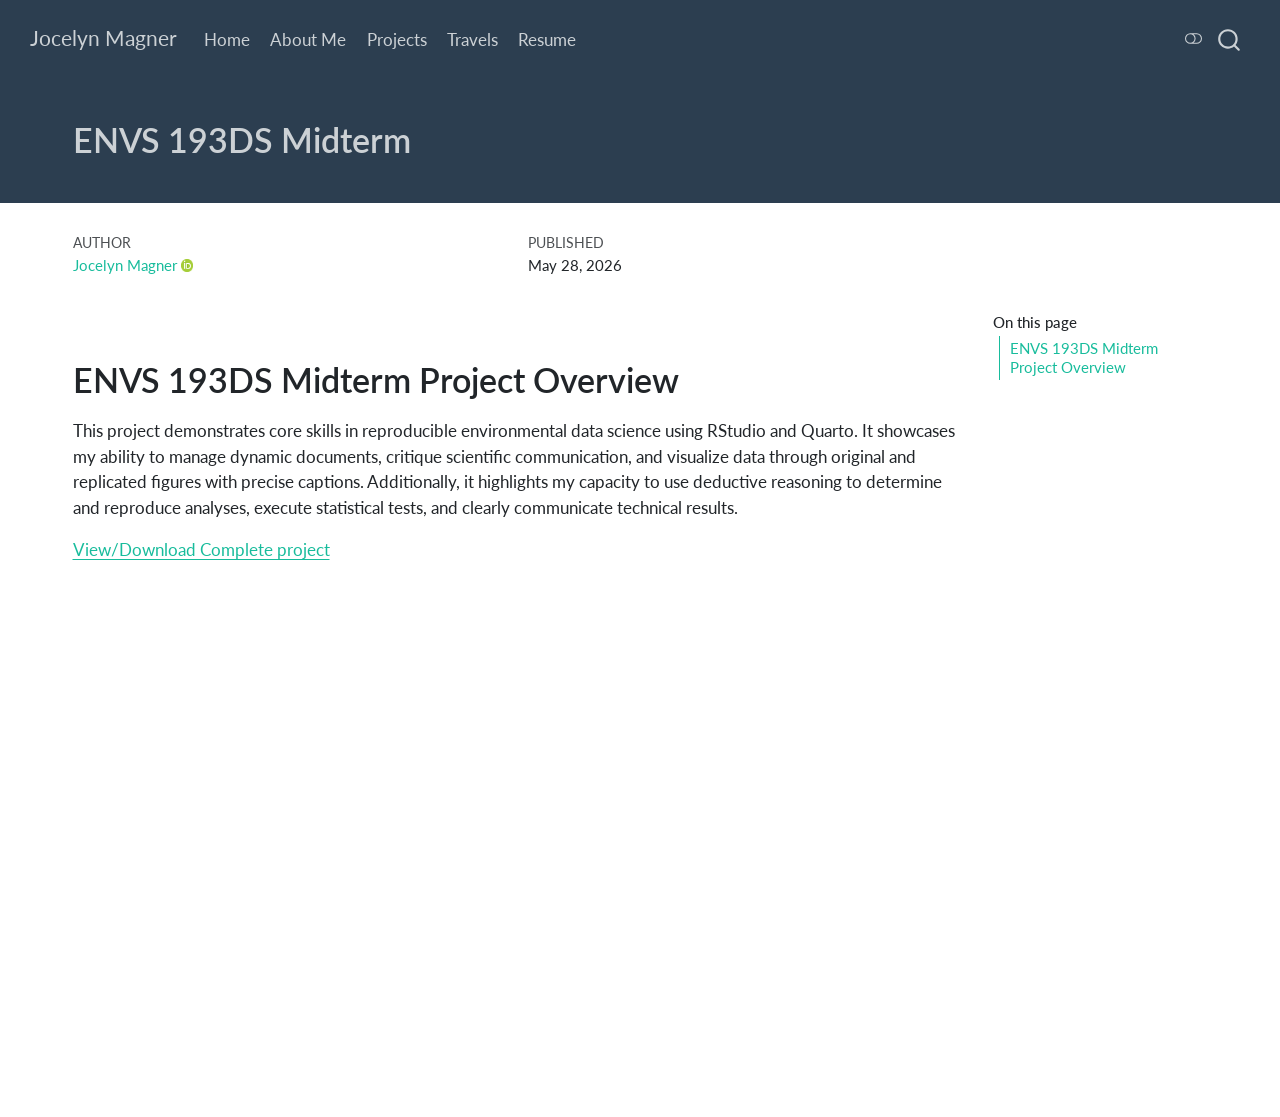
==== docs/projectposts/project1/index.html @ d7c2af07 "updated projects page" ====
<!DOCTYPE html>
<html xmlns="http://www.w3.org/1999/xhtml" lang="en" xml:lang="en"><head>

<meta charset="utf-8">
<meta name="generator" content="quarto-1.9.36">

<meta name="viewport" content="width=device-width, initial-scale=1.0, user-scalable=yes">

<meta name="author" content="Jocelyn Magner">
<meta name="dcterms.date" content="2026-05-28">

<title>ENVS 193DS Midterm – Jocelyn Magner</title>
<style>
/* Default styles provided by pandoc.
** See https://pandoc.org/MANUAL.html#variables-for-html for config info.
*/
code{white-space: pre-wrap;}
span.smallcaps{font-variant: small-caps;}
div.columns{display: flex; gap: min(4vw, 1.5em);}
div.column{flex: auto; overflow-x: auto;}
div.hanging-indent{margin-left: 1.5em; text-indent: -1.5em;}
ul.task-list{list-style: none;}
ul.task-list li input[type="checkbox"] {
  width: 0.8em;
  margin: 0 0.8em 0.2em -1em; /* quarto-specific, see https://github.com/quarto-dev/quarto-cli/issues/4556 */ 
  vertical-align: middle;
}
</style>


<script src="../../site_libs/quarto-nav/quarto-nav.js"></script>
<script src="../../site_libs/quarto-nav/headroom.min.js"></script>
<script src="../../site_libs/clipboard/clipboard.min.js"></script>
<script src="../../site_libs/quarto-search/autocomplete.umd.js"></script>
<script src="../../site_libs/quarto-search/fuse.min.js"></script>
<script src="../../site_libs/quarto-search/quarto-search.js"></script>
<meta name="quarto:offset" content="../../">
<script src="../../site_libs/quarto-html/quarto.js" type="module"></script>
<script src="../../site_libs/quarto-html/tabsets/tabsets.js" type="module"></script>
<script src="../../site_libs/quarto-html/popper.min.js"></script>
<script src="../../site_libs/quarto-html/tippy.umd.min.js"></script>
<script src="../../site_libs/quarto-html/anchor.min.js"></script>
<link href="../../site_libs/quarto-html/tippy.css" rel="stylesheet">
<link href="../../site_libs/quarto-html/quarto-syntax-highlighting-845c23b38eaddc0f92fda52bfe77a8c8.css" rel="stylesheet" class="quarto-color-scheme" id="quarto-text-highlighting-styles">
<link href="../../site_libs/quarto-html/quarto-syntax-highlighting-dark-f418161beb48e0141c760e455f12af2c.css" rel="stylesheet" class="quarto-color-scheme quarto-color-alternate" id="quarto-text-highlighting-styles">
<link href="../../site_libs/quarto-html/quarto-syntax-highlighting-845c23b38eaddc0f92fda52bfe77a8c8.css" rel="stylesheet" class="quarto-color-scheme-extra" id="quarto-text-highlighting-styles">
<script src="../../site_libs/bootstrap/bootstrap.min.js"></script>
<link href="../../site_libs/bootstrap/bootstrap-icons.css" rel="stylesheet">
<link href="../../site_libs/bootstrap/bootstrap-6b423f165eeea3787de40cb4f8e821c3.min.css" rel="stylesheet" append-hash="true" class="quarto-color-scheme" id="quarto-bootstrap" data-mode="light">
<link href="../../site_libs/bootstrap/bootstrap-dark-b445c28308c204d7a2548b028a3c86cc.min.css" rel="stylesheet" append-hash="true" class="quarto-color-scheme quarto-color-alternate" id="quarto-bootstrap" data-mode="dark">
<link href="../../site_libs/bootstrap/bootstrap-6b423f165eeea3787de40cb4f8e821c3.min.css" rel="stylesheet" append-hash="true" class="quarto-color-scheme-extra" id="quarto-bootstrap" data-mode="light">
<script id="quarto-search-options" type="application/json">{
  "location": "navbar",
  "copy-button": false,
  "collapse-after": 3,
  "panel-placement": "end",
  "type": "overlay",
  "limit": 50,
  "keyboard-shortcut": [
    "f",
    "/",
    "s"
  ],
  "show-item-context": false,
  "language": {
    "search-no-results-text": "No results",
    "search-matching-documents-text": "matching documents",
    "search-copy-link-title": "Copy link to search",
    "search-hide-matches-text": "Hide additional matches",
    "search-more-match-text": "more match in this document",
    "search-more-matches-text": "more matches in this document",
    "search-clear-button-title": "Clear",
    "search-text-placeholder": "",
    "search-detached-cancel-button-title": "Cancel",
    "search-submit-button-title": "Submit",
    "search-label": "Search"
  }
}</script>


<link rel="stylesheet" href="../../styles.css">
</head>

<body class="nav-fixed quarto-light"><script id="quarto-html-before-body" type="application/javascript">
    const toggleBodyColorMode = (bsSheetEl) => {
      const mode = bsSheetEl.getAttribute("data-mode");
      const bodyEl = window.document.querySelector("body");
      if (mode === "dark") {
        bodyEl.classList.add("quarto-dark");
        bodyEl.classList.remove("quarto-light");
      } else {
        bodyEl.classList.add("quarto-light");
        bodyEl.classList.remove("quarto-dark");
      }
    }
    const toggleBodyColorPrimary = () => {
      const bsSheetEl = window.document.querySelector("link#quarto-bootstrap:not([rel=disabled-stylesheet])");
      if (bsSheetEl) {
        toggleBodyColorMode(bsSheetEl);
      }
    }
    const setColorSchemeToggle = (alternate) => {
      const toggles = window.document.querySelectorAll('.quarto-color-scheme-toggle');
      for (let i=0; i < toggles.length; i++) {
        const toggle = toggles[i];
        if (toggle) {
          if (alternate) {
            toggle.classList.add("alternate");
          } else {
            toggle.classList.remove("alternate");
          }
        }
      }
    };
    const toggleColorMode = (alternate) => {
      // Switch the stylesheets
      const primaryStylesheets = window.document.querySelectorAll('link.quarto-color-scheme:not(.quarto-color-alternate)');
      const alternateStylesheets = window.document.querySelectorAll('link.quarto-color-scheme.quarto-color-alternate');
      manageTransitions('#quarto-margin-sidebar .nav-link', false);
      if (alternate) {
        // note: dark is layered on light, we don't disable primary!
        enableStylesheet(alternateStylesheets);
        for (const sheetNode of alternateStylesheets) {
          if (sheetNode.id === "quarto-bootstrap") {
            toggleBodyColorMode(sheetNode);
          }
        }
      } else {
        disableStylesheet(alternateStylesheets);
        enableStylesheet(primaryStylesheets)
        toggleBodyColorPrimary();
      }
      manageTransitions('#quarto-margin-sidebar .nav-link', true);
      // Switch the toggles
      setColorSchemeToggle(alternate)
      // Hack to workaround the fact that safari doesn't
      // properly recolor the scrollbar when toggling (#1455)
      if (navigator.userAgent.indexOf('Safari') > 0 && navigator.userAgent.indexOf('Chrome') == -1) {
        manageTransitions("body", false);
        window.scrollTo(0, 1);
        setTimeout(() => {
          window.scrollTo(0, 0);
          manageTransitions("body", true);
        }, 40);
      }
    }
    const disableStylesheet = (stylesheets) => {
      for (let i=0; i < stylesheets.length; i++) {
        const stylesheet = stylesheets[i];
        stylesheet.rel = 'disabled-stylesheet';
      }
    }
    const enableStylesheet = (stylesheets) => {
      for (let i=0; i < stylesheets.length; i++) {
        const stylesheet = stylesheets[i];
        if(stylesheet.rel !== 'stylesheet') { // for Chrome, which will still FOUC without this check
          stylesheet.rel = 'stylesheet';
        }
      }
    }
    const manageTransitions = (selector, allowTransitions) => {
      const els = window.document.querySelectorAll(selector);
      for (let i=0; i < els.length; i++) {
        const el = els[i];
        if (allowTransitions) {
          el.classList.remove('notransition');
        } else {
          el.classList.add('notransition');
        }
      }
    }
    const isFileUrl = () => {
      return window.location.protocol === 'file:';
    }
    const hasAlternateSentinel = () => {
      let styleSentinel = getColorSchemeSentinel();
      if (styleSentinel !== null) {
        return styleSentinel === "alternate";
      } else {
        return false;
      }
    }
    const setStyleSentinel = (alternate) => {
      const value = alternate ? "alternate" : "default";
      if (!isFileUrl()) {
        window.localStorage.setItem("quarto-color-scheme", value);
      } else {
        localAlternateSentinel = value;
      }
    }
    const getColorSchemeSentinel = () => {
      if (!isFileUrl()) {
        const storageValue = window.localStorage.getItem("quarto-color-scheme");
        return storageValue != null ? storageValue : localAlternateSentinel;
      } else {
        return localAlternateSentinel;
      }
    }
    const toggleGiscusIfUsed = (isAlternate, darkModeDefault) => {
      const baseTheme = document.querySelector('#giscus-base-theme')?.value ?? 'light';
      const alternateTheme = document.querySelector('#giscus-alt-theme')?.value ?? 'dark';
      let newTheme = '';
      if(authorPrefersDark) {
        newTheme = isAlternate ? baseTheme : alternateTheme;
      } else {
        newTheme = isAlternate ? alternateTheme : baseTheme;
      }
      const changeGiscusTheme = () => {
        // From: https://github.com/giscus/giscus/issues/336
        const sendMessage = (message) => {
          const iframe = document.querySelector('iframe.giscus-frame');
          if (!iframe) return;
          iframe.contentWindow.postMessage({ giscus: message }, 'https://giscus.app');
        }
        sendMessage({
          setConfig: {
            theme: newTheme
          }
        });
      }
      const isGiscussLoaded = window.document.querySelector('iframe.giscus-frame') !== null;
      if (isGiscussLoaded) {
        changeGiscusTheme();
      }
    };
    const authorPrefersDark = false;
    const darkModeDefault = authorPrefersDark;
      document.querySelector('link#quarto-text-highlighting-styles.quarto-color-scheme-extra').rel = 'disabled-stylesheet';
      document.querySelector('link#quarto-bootstrap.quarto-color-scheme-extra').rel = 'disabled-stylesheet';
    let localAlternateSentinel = darkModeDefault ? 'alternate' : 'default';
    // Dark / light mode switch
    window.quartoToggleColorScheme = () => {
      // Read the current dark / light value
      let toAlternate = !hasAlternateSentinel();
      toggleColorMode(toAlternate);
      setStyleSentinel(toAlternate);
      toggleGiscusIfUsed(toAlternate, darkModeDefault);
      window.dispatchEvent(new Event('resize'));
    };
    // Switch to dark mode if need be
    if (hasAlternateSentinel()) {
      toggleColorMode(true);
    } else {
      toggleColorMode(false);
    }
  </script>

<div id="quarto-search-results"></div>
  <header id="quarto-header" class="headroom fixed-top quarto-banner">
    <nav class="navbar navbar-expand-lg " data-bs-theme="dark">
      <div class="navbar-container container-fluid">
      <div class="navbar-brand-container mx-auto">
    <a class="navbar-brand" href="../../index.html">
    <span class="navbar-title">Jocelyn Magner</span>
    </a>
  </div>
            <div id="quarto-search" class="" title="Search"></div>
          <button class="navbar-toggler" type="button" data-bs-toggle="collapse" data-bs-target="#navbarCollapse" aria-controls="navbarCollapse" role="menu" aria-expanded="false" aria-label="Toggle navigation" onclick="if (window.quartoToggleHeadroom) { window.quartoToggleHeadroom(); }">
  <span class="navbar-toggler-icon"></span>
</button>
          <div class="collapse navbar-collapse" id="navbarCollapse">
            <ul class="navbar-nav navbar-nav-scroll me-auto">
  <li class="nav-item">
    <a class="nav-link" href="../../index.html"> 
<span class="menu-text">Home</span></a>
  </li>  
  <li class="nav-item">
    <a class="nav-link" href="../../about.html"> 
<span class="menu-text">About Me</span></a>
  </li>  
  <li class="nav-item">
    <a class="nav-link" href="../../projects.html"> 
<span class="menu-text">Projects</span></a>
  </li>  
  <li class="nav-item">
    <a class="nav-link" href="../../travels.html"> 
<span class="menu-text">Travels</span></a>
  </li>  
  <li class="nav-item">
    <a class="nav-link" href="../../resume.html"> 
<span class="menu-text">Resume</span></a>
  </li>  
</ul>
          </div> <!-- /navcollapse -->
            <div class="quarto-navbar-tools">
  <a href="" class="quarto-color-scheme-toggle quarto-navigation-tool  px-1" onclick="window.quartoToggleColorScheme(); return false;" title="Toggle dark mode"><i class="bi"></i></a>
</div>
      </div> <!-- /container-fluid -->
    </nav>
</header>
<!-- content -->
<header id="title-block-header" class="quarto-title-block default page-columns page-full">
  <div class="quarto-title-banner page-columns page-full">
    <div class="quarto-title column-page-left">
      <h1 class="title">ENVS 193DS Midterm</h1>
                      </div>
  </div>
    
  
  <div class="quarto-title-meta column-page-left">

      <div>
      <div class="quarto-title-meta-heading">Author</div>
      <div class="quarto-title-meta-contents">
               <p><a href="jmagner4.github.io">Jocelyn Magner</a> <a href="https://orcid.org/0000-0002-5300-3075" class="quarto-title-author-orcid"> <img src="[data-uri]"></a></p>
            </div>
    </div>
      
      <div>
      <div class="quarto-title-meta-heading">Published</div>
      <div class="quarto-title-meta-contents">
        <p class="date">May 28, 2026</p>
      </div>
    </div>
    
      
    </div>
    
  
  </header><div id="quarto-content" class="quarto-container page-columns page-rows-contents page-layout-full page-navbar">
<!-- sidebar -->
<!-- margin-sidebar -->
    <div id="quarto-margin-sidebar" class="sidebar margin-sidebar">
        <nav id="TOC" role="doc-toc" class="toc-active">
    <h2 id="toc-title">On this page</h2>
   
  <ul>
  <li><a href="#envs-193ds-midterm-project-overview" id="toc-envs-193ds-midterm-project-overview" class="nav-link active" data-scroll-target="#envs-193ds-midterm-project-overview">ENVS 193DS Midterm Project Overview</a></li>
  </ul>
</nav>
    </div>
<!-- main -->
<main class="content quarto-banner-title-block column-page-left" id="quarto-document-content">






<section id="envs-193ds-midterm-project-overview" class="level1">
<h1>ENVS 193DS Midterm Project Overview</h1>
<p>This project demonstrates core skills in reproducible environmental data science using RStudio and Quarto. It showcases my ability to manage dynamic documents, critique scientific communication, and visualize data through original and replicated figures with precise captions. Additionally, it highlights my capacity to use deductive reasoning to determine and reproduce analyses, execute statistical tests, and clearly communicate technical results.</p>
<p><a href="midterm-193DS.pdf">View/Download Complete project</a></p>


</section>

</main> <!-- /main -->
<script id="quarto-html-after-body" type="application/javascript">
  window.document.addEventListener("DOMContentLoaded", function (event) {
    // Ensure there is a toggle, if there isn't float one in the top right
    if (window.document.querySelector('.quarto-color-scheme-toggle') === null) {
      const a = window.document.createElement('a');
      a.classList.add('top-right');
      a.classList.add('quarto-color-scheme-toggle');
      a.href = "";
      a.onclick = function() { try { window.quartoToggleColorScheme(); } catch {} return false; };
      const i = window.document.createElement("i");
      i.classList.add('bi');
      a.appendChild(i);
      window.document.body.appendChild(a);
    }
    setColorSchemeToggle(hasAlternateSentinel())
    const icon = "";
    const anchorJS = new window.AnchorJS();
    anchorJS.options = {
      placement: 'right',
      icon: icon
    };
    anchorJS.add('.anchored');
    const isCodeAnnotation = (el) => {
      for (const clz of el.classList) {
        if (clz.startsWith('code-annotation-')) {                     
          return true;
        }
      }
      return false;
    }
    const onCopySuccess = function(e) {
      // button target
      const button = e.trigger;
      // don't keep focus
      button.blur();
      // flash "checked"
      button.classList.add('code-copy-button-checked');
      var currentTitle = button.getAttribute("title");
      button.setAttribute("title", "Copied!");
      let tooltip;
      if (window.bootstrap) {
        button.setAttribute("data-bs-toggle", "tooltip");
        button.setAttribute("data-bs-placement", "left");
        button.setAttribute("data-bs-title", "Copied!");
        tooltip = new bootstrap.Tooltip(button, 
          { trigger: "manual", 
            customClass: "code-copy-button-tooltip",
            offset: [0, -8]});
        tooltip.show();    
      }
      setTimeout(function() {
        if (tooltip) {
          tooltip.hide();
          button.removeAttribute("data-bs-title");
          button.removeAttribute("data-bs-toggle");
          button.removeAttribute("data-bs-placement");
        }
        button.setAttribute("title", currentTitle);
        button.classList.remove('code-copy-button-checked');
      }, 1000);
      // clear code selection
      e.clearSelection();
    }
    const getTextToCopy = function(trigger) {
      const outerScaffold = trigger.parentElement.cloneNode(true);
      const codeEl = outerScaffold.querySelector('code');
      for (const childEl of codeEl.children) {
        if (isCodeAnnotation(childEl)) {
          childEl.remove();
        }
      }
      return codeEl.innerText;
    }
    const clipboard = new window.ClipboardJS('.code-copy-button:not([data-in-quarto-modal])', {
      text: getTextToCopy
    });
    clipboard.on('success', onCopySuccess);
    if (window.document.getElementById('quarto-embedded-source-code-modal')) {
      const clipboardModal = new window.ClipboardJS('.code-copy-button[data-in-quarto-modal]', {
        text: getTextToCopy,
        container: window.document.getElementById('quarto-embedded-source-code-modal')
      });
      clipboardModal.on('success', onCopySuccess);
    }
      var localhostRegex = new RegExp(/^(?:http|https):\/\/localhost\:?[0-9]*\//);
      var mailtoRegex = new RegExp(/^mailto:/);
        var filterRegex = new RegExp('/' + window.location.host + '/');
      var isInternal = (href) => {
          return filterRegex.test(href) || localhostRegex.test(href) || mailtoRegex.test(href);
      }
      // Inspect non-navigation links and adorn them if external
     var links = window.document.querySelectorAll('a[href]:not(.nav-link):not(.navbar-brand):not(.toc-action):not(.sidebar-link):not(.sidebar-item-toggle):not(.pagination-link):not(.no-external):not([aria-hidden]):not(.dropdown-item):not(.quarto-navigation-tool):not(.about-link)');
      for (var i=0; i<links.length; i++) {
        const link = links[i];
        if (!isInternal(link.href)) {
          // undo the damage that might have been done by quarto-nav.js in the case of
          // links that we want to consider external
          if (link.dataset.originalHref !== undefined) {
            link.href = link.dataset.originalHref;
          }
        }
      }
    function tippyHover(el, contentFn, onTriggerFn, onUntriggerFn) {
      const config = {
        allowHTML: true,
        maxWidth: 500,
        delay: 100,
        arrow: false,
        appendTo: function(el) {
            return el.parentElement;
        },
        interactive: true,
        interactiveBorder: 10,
        theme: 'quarto',
        placement: 'bottom-start',
      };
      if (contentFn) {
        config.content = contentFn;
      }
      if (onTriggerFn) {
        config.onTrigger = onTriggerFn;
      }
      if (onUntriggerFn) {
        config.onUntrigger = onUntriggerFn;
      }
      window.tippy(el, config); 
    }
    const noterefs = window.document.querySelectorAll('a[role="doc-noteref"]');
    for (var i=0; i<noterefs.length; i++) {
      const ref = noterefs[i];
      tippyHover(ref, function() {
        // use id or data attribute instead here
        let href = ref.getAttribute('data-footnote-href') || ref.getAttribute('href');
        try { href = new URL(href).hash; } catch {}
        const id = href.replace(/^#\/?/, "");
        const note = window.document.getElementById(id);
        if (note) {
          return note.innerHTML;
        } else {
          return "";
        }
      });
    }
    const xrefs = window.document.querySelectorAll('a.quarto-xref');
    const processXRef = (id, note) => {
      // Strip column container classes
      const stripColumnClz = (el) => {
        el.classList.remove("page-full", "page-columns");
        if (el.children) {
          for (const child of el.children) {
            stripColumnClz(child);
          }
        }
      }
      stripColumnClz(note)
      if (id === null || id.startsWith('sec-')) {
        // Special case sections, only their first couple elements
        const container = document.createElement("div");
        if (note.children && note.children.length > 2) {
          container.appendChild(note.children[0].cloneNode(true));
          for (let i = 1; i < note.children.length; i++) {
            const child = note.children[i];
            if (child.tagName === "P" && child.innerText === "") {
              continue;
            } else {
              container.appendChild(child.cloneNode(true));
              break;
            }
          }
          if (window.Quarto?.typesetMath) {
            window.Quarto.typesetMath(container);
          }
          return container.innerHTML
        } else {
          if (window.Quarto?.typesetMath) {
            window.Quarto.typesetMath(note);
          }
          return note.innerHTML;
        }
      } else {
        // Remove any anchor links if they are present
        const anchorLink = note.querySelector('a.anchorjs-link');
        if (anchorLink) {
          anchorLink.remove();
        }
        if (window.Quarto?.typesetMath) {
          window.Quarto.typesetMath(note);
        }
        if (note.classList.contains("callout")) {
          return note.outerHTML;
        } else {
          return note.innerHTML;
        }
      }
    }
    for (var i=0; i<xrefs.length; i++) {
      const xref = xrefs[i];
      tippyHover(xref, undefined, function(instance) {
        instance.disable();
        let url = xref.getAttribute('href');
        let hash = undefined; 
        if (url.startsWith('#')) {
          hash = url;
        } else {
          try { hash = new URL(url).hash; } catch {}
        }
        if (hash) {
          const id = hash.replace(/^#\/?/, "");
          const note = window.document.getElementById(id);
          if (note !== null) {
            try {
              const html = processXRef(id, note.cloneNode(true));
              instance.setContent(html);
            } finally {
              instance.enable();
              instance.show();
            }
          } else {
            // See if we can fetch this
            fetch(url.split('#')[0])
            .then(res => res.text())
            .then(html => {
              const parser = new DOMParser();
              const htmlDoc = parser.parseFromString(html, "text/html");
              const note = htmlDoc.getElementById(id);
              if (note !== null) {
                const html = processXRef(id, note);
                instance.setContent(html);
              } 
            }).finally(() => {
              instance.enable();
              instance.show();
            });
          }
        } else {
          // See if we can fetch a full url (with no hash to target)
          // This is a special case and we should probably do some content thinning / targeting
          fetch(url)
          .then(res => res.text())
          .then(html => {
            const parser = new DOMParser();
            const htmlDoc = parser.parseFromString(html, "text/html");
            const note = htmlDoc.querySelector('main.content');
            if (note !== null) {
              // This should only happen for chapter cross references
              // (since there is no id in the URL)
              // remove the first header
              if (note.children.length > 0 && note.children[0].tagName === "HEADER") {
                note.children[0].remove();
              }
              const html = processXRef(null, note);
              instance.setContent(html);
            } 
          }).finally(() => {
            instance.enable();
            instance.show();
          });
        }
      }, function(instance) {
      });
    }
        let selectedAnnoteEl;
        const selectorForAnnotation = ( cell, annotation) => {
          let cellAttr = 'data-code-cell="' + cell + '"';
          let lineAttr = 'data-code-annotation="' +  annotation + '"';
          const selector = 'span[' + cellAttr + '][' + lineAttr + ']';
          return selector;
        }
        const selectCodeLines = (annoteEl) => {
          const doc = window.document;
          const targetCell = annoteEl.getAttribute("data-target-cell");
          const targetAnnotation = annoteEl.getAttribute("data-target-annotation");
          const annoteSpan = window.document.querySelector(selectorForAnnotation(targetCell, targetAnnotation));
          const lines = annoteSpan.getAttribute("data-code-lines").split(",");
          const lineIds = lines.map((line) => {
            return targetCell + "-" + line;
          })
          let top = null;
          let height = null;
          let parent = null;
          if (lineIds.length > 0) {
              //compute the position of the single el (top and bottom and make a div)
              const el = window.document.getElementById(lineIds[0]);
              top = el.offsetTop;
              height = el.offsetHeight;
              parent = el.parentElement.parentElement;
            if (lineIds.length > 1) {
              const lastEl = window.document.getElementById(lineIds[lineIds.length - 1]);
              const bottom = lastEl.offsetTop + lastEl.offsetHeight;
              height = bottom - top;
            }
            if (top !== null && height !== null && parent !== null) {
              // cook up a div (if necessary) and position it 
              let div = window.document.getElementById("code-annotation-line-highlight");
              if (div === null) {
                div = window.document.createElement("div");
                div.setAttribute("id", "code-annotation-line-highlight");
                div.style.position = 'absolute';
                parent.appendChild(div);
              }
              div.style.top = top - 2 + "px";
              div.style.height = height + 4 + "px";
              div.style.left = 0;
              let gutterDiv = window.document.getElementById("code-annotation-line-highlight-gutter");
              if (gutterDiv === null) {
                gutterDiv = window.document.createElement("div");
                gutterDiv.setAttribute("id", "code-annotation-line-highlight-gutter");
                gutterDiv.style.position = 'absolute';
                const codeCell = window.document.getElementById(targetCell);
                const gutter = codeCell.querySelector('.code-annotation-gutter');
                gutter.appendChild(gutterDiv);
              }
              gutterDiv.style.top = top - 2 + "px";
              gutterDiv.style.height = height + 4 + "px";
            }
            selectedAnnoteEl = annoteEl;
          }
        };
        const unselectCodeLines = () => {
          const elementsIds = ["code-annotation-line-highlight", "code-annotation-line-highlight-gutter"];
          elementsIds.forEach((elId) => {
            const div = window.document.getElementById(elId);
            if (div) {
              div.remove();
            }
          });
          selectedAnnoteEl = undefined;
        };
          // Handle positioning of the toggle
      window.addEventListener(
        "resize",
        throttle(() => {
          elRect = undefined;
          if (selectedAnnoteEl) {
            selectCodeLines(selectedAnnoteEl);
          }
        }, 10)
      );
      function throttle(fn, ms) {
      let throttle = false;
      let timer;
        return (...args) => {
          if(!throttle) { // first call gets through
              fn.apply(this, args);
              throttle = true;
          } else { // all the others get throttled
              if(timer) clearTimeout(timer); // cancel #2
              timer = setTimeout(() => {
                fn.apply(this, args);
                timer = throttle = false;
              }, ms);
          }
        };
      }
        // Attach click handler to the DT
        const annoteDls = window.document.querySelectorAll('dt[data-target-cell]');
        for (const annoteDlNode of annoteDls) {
          annoteDlNode.addEventListener('click', (event) => {
            const clickedEl = event.target;
            if (clickedEl !== selectedAnnoteEl) {
              unselectCodeLines();
              const activeEl = window.document.querySelector('dt[data-target-cell].code-annotation-active');
              if (activeEl) {
                activeEl.classList.remove('code-annotation-active');
              }
              selectCodeLines(clickedEl);
              clickedEl.classList.add('code-annotation-active');
            } else {
              // Unselect the line
              unselectCodeLines();
              clickedEl.classList.remove('code-annotation-active');
            }
          });
        }
    const findCites = (el) => {
      const parentEl = el.parentElement;
      if (parentEl) {
        const cites = parentEl.dataset.cites;
        if (cites) {
          return {
            el,
            cites: cites.split(' ')
          };
        } else {
          return findCites(el.parentElement)
        }
      } else {
        return undefined;
      }
    };
    var bibliorefs = window.document.querySelectorAll('a[role="doc-biblioref"]');
    for (var i=0; i<bibliorefs.length; i++) {
      const ref = bibliorefs[i];
      const citeInfo = findCites(ref);
      if (citeInfo) {
        tippyHover(citeInfo.el, function() {
          var popup = window.document.createElement('div');
          citeInfo.cites.forEach(function(cite) {
            var citeDiv = window.document.createElement('div');
            citeDiv.classList.add('hanging-indent');
            citeDiv.classList.add('csl-entry');
            var biblioDiv = window.document.getElementById('ref-' + cite);
            if (biblioDiv) {
              citeDiv.innerHTML = biblioDiv.innerHTML;
            }
            popup.appendChild(citeDiv);
          });
          return popup.innerHTML;
        });
      }
    }
  });
  </script>
</div> <!-- /content -->




</body></html>
---- docs/site_libs/quarto-html/tippy.css ----
.tippy-box[data-animation=fade][data-state=hidden]{opacity:0}[data-tippy-root]{max-width:calc(100vw - 10px)}.tippy-box{position:relative;background-color:#333;color:#fff;border-radius:4px;font-size:14px;line-height:1.4;white-space:normal;outline:0;transition-property:transform,visibility,opacity}.tippy-box[data-placement^=top]>.tippy-arrow{bottom:0}.tippy-box[data-placement^=top]>.tippy-arrow:before{bottom:-7px;left:0;border-width:8px 8px 0;border-top-color:initial;transform-origin:center top}.tippy-box[data-placement^=bottom]>.tippy-arrow{top:0}.tippy-box[data-placement^=bottom]>.tippy-arrow:before{top:-7px;left:0;border-width:0 8px 8px;border-bottom-color:initial;transform-origin:center bottom}.tippy-box[data-placement^=left]>.tippy-arrow{right:0}.tippy-box[data-placement^=left]>.tippy-arrow:before{border-width:8px 0 8px 8px;border-left-color:initial;right:-7px;transform-origin:center left}.tippy-box[data-placement^=right]>.tippy-arrow{left:0}.tippy-box[data-placement^=right]>.tippy-arrow:before{left:-7px;border-width:8px 8px 8px 0;border-right-color:initial;transform-origin:center right}.tippy-box[data-inertia][data-state=visible]{transition-timing-function:cubic-bezier(.54,1.5,.38,1.11)}.tippy-arrow{width:16px;height:16px;color:#333}.tippy-arrow:before{content:"";position:absolute;border-color:transparent;border-style:solid}.tippy-content{position:relative;padding:5px 9px;z-index:1}
---- docs/site_libs/quarto-html/quarto-syntax-highlighting-845c23b38eaddc0f92fda52bfe77a8c8.css ----
/* quarto syntax highlight colors */
:root {
  --quarto-hl-ot-color: #003B4F;
  --quarto-hl-at-color: #657422;
  --quarto-hl-ss-color: #20794D;
  --quarto-hl-an-color: #5E5E5E;
  --quarto-hl-fu-color: #4758AB;
  --quarto-hl-st-color: #20794D;
  --quarto-hl-cf-color: #003B4F;
  --quarto-hl-op-color: #5E5E5E;
  --quarto-hl-er-color: #AD0000;
  --quarto-hl-bn-color: #AD0000;
  --quarto-hl-al-color: #AD0000;
  --quarto-hl-va-color: #111111;
  --quarto-hl-bu-color: inherit;
  --quarto-hl-ex-color: inherit;
  --quarto-hl-pp-color: #AD0000;
  --quarto-hl-in-color: #5E5E5E;
  --quarto-hl-vs-color: #20794D;
  --quarto-hl-wa-color: #5E5E5E;
  --quarto-hl-do-color: #5E5E5E;
  --quarto-hl-im-color: #00769E;
  --quarto-hl-ch-color: #20794D;
  --quarto-hl-dt-color: #AD0000;
  --quarto-hl-fl-color: #AD0000;
  --quarto-hl-co-color: #5E5E5E;
  --quarto-hl-cv-color: #5E5E5E;
  --quarto-hl-cn-color: #8f5902;
  --quarto-hl-sc-color: #5E5E5E;
  --quarto-hl-dv-color: #AD0000;
  --quarto-hl-kw-color: #003B4F;
}

/* other quarto variables */
:root {
  --quarto-font-monospace: SFMono-Regular, Menlo, Monaco, Consolas, "Liberation Mono", "Courier New", monospace;
}

/* syntax highlight based on Pandoc's rules */
pre > code.sourceCode > span {
  color: #003B4F;
}

code.sourceCode > span {
  color: #003B4F;
}

div.sourceCode,
div.sourceCode pre.sourceCode {
  color: #003B4F;
}

/* Normal */
code span {
  color: #003B4F;
}

/* Alert */
code span.al {
  color: #AD0000;
  font-style: inherit;
}

/* Annotation */
code span.an {
  color: #5E5E5E;
  font-style: inherit;
}

/* Attribute */
code span.at {
  color: #657422;
  font-style: inherit;
}

/* BaseN */
code span.bn {
  color: #AD0000;
  font-style: inherit;
}

/* BuiltIn */
code span.bu {
  font-style: inherit;
}

/* ControlFlow */
code span.cf {
  color: #003B4F;
  font-weight: bold;
  font-style: inherit;
}

/* Char */
code span.ch {
  color: #20794D;
  font-style: inherit;
}

/* Constant */
code span.cn {
  color: #8f5902;
  font-style: inherit;
}

/* Comment */
code span.co {
  color: #5E5E5E;
  font-style: inherit;
}

/* CommentVar */
code span.cv {
  color: #5E5E5E;
  font-style: italic;
}

/* Documentation */
code span.do {
  color: #5E5E5E;
  font-style: italic;
}

/* DataType */
code span.dt {
  color: #AD0000;
  font-style: inherit;
}

/* DecVal */
code span.dv {
  color: #AD0000;
  font-style: inherit;
}

/* Error */
code span.er {
  color: #AD0000;
  font-style: inherit;
}

/* Extension */
code span.ex {
  font-style: inherit;
}

/* Float */
code span.fl {
  color: #AD0000;
  font-style: inherit;
}

/* Function */
code span.fu {
  color: #4758AB;
  font-style: inherit;
}

/* Import */
code span.im {
  color: #00769E;
  font-style: inherit;
}

/* Information */
code span.in {
  color: #5E5E5E;
  font-style: inherit;
}

/* Keyword */
code span.kw {
  color: #003B4F;
  font-weight: bold;
  font-style: inherit;
}

/* Operator */
code span.op {
  color: #5E5E5E;
  font-style: inherit;
}

/* Other */
code span.ot {
  color: #003B4F;
  font-style: inherit;
}

/* Preprocessor */
code span.pp {
  color: #AD0000;
  font-style: inherit;
}

/* SpecialChar */
code span.sc {
  color: #5E5E5E;
  font-style: inherit;
}

/* SpecialString */
code span.ss {
  color: #20794D;
  font-style: inherit;
}

/* String */
code span.st {
  color: #20794D;
  font-style: inherit;
}

/* Variable */
code span.va {
  color: #111111;
  font-style: inherit;
}

/* VerbatimString */
code span.vs {
  color: #20794D;
  font-style: inherit;
}

/* Warning */
code span.wa {
  color: #5E5E5E;
  font-style: italic;
}

.prevent-inlining {
  content: "</";
}

/*# sourceMappingURL=ac89f0bb514bba72461919f78549e31c.css.map */
---- docs/site_libs/quarto-html/quarto-syntax-highlighting-dark-f418161beb48e0141c760e455f12af2c.css ----
/* quarto syntax highlight colors */
:root {
  --quarto-hl-al-color: #f07178;
  --quarto-hl-an-color: #d4d0ab;
  --quarto-hl-at-color: #00e0e0;
  --quarto-hl-bn-color: #d4d0ab;
  --quarto-hl-bu-color: #abe338;
  --quarto-hl-ch-color: #abe338;
  --quarto-hl-co-color: #f8f8f2;
  --quarto-hl-cv-color: #ffd700;
  --quarto-hl-cn-color: #ffd700;
  --quarto-hl-cf-color: #ffa07a;
  --quarto-hl-dt-color: #ffa07a;
  --quarto-hl-dv-color: #d4d0ab;
  --quarto-hl-do-color: #f8f8f2;
  --quarto-hl-er-color: #f07178;
  --quarto-hl-ex-color: #00e0e0;
  --quarto-hl-fl-color: #d4d0ab;
  --quarto-hl-fu-color: #ffa07a;
  --quarto-hl-im-color: #abe338;
  --quarto-hl-in-color: #d4d0ab;
  --quarto-hl-kw-color: #ffa07a;
  --quarto-hl-op-color: #ffa07a;
  --quarto-hl-ot-color: #00e0e0;
  --quarto-hl-pp-color: #dcc6e0;
  --quarto-hl-re-color: #00e0e0;
  --quarto-hl-sc-color: #abe338;
  --quarto-hl-ss-color: #abe338;
  --quarto-hl-st-color: #abe338;
  --quarto-hl-va-color: #00e0e0;
  --quarto-hl-vs-color: #abe338;
  --quarto-hl-wa-color: #dcc6e0;
}

/* other quarto variables */
:root {
  --quarto-font-monospace: SFMono-Regular, Menlo, Monaco, Consolas, "Liberation Mono", "Courier New", monospace;
}

/* syntax highlight based on Pandoc's rules */
pre > code.sourceCode > span {
  color: #f8f8f2;
}

code.sourceCode > span {
  color: #f8f8f2;
}

div.sourceCode,
div.sourceCode pre.sourceCode {
  color: #f8f8f2;
}

/* Normal */
code span {
  color: #f8f8f2;
}

/* Alert */
code span.al {
  color: #f07178;
}

/* Annotation */
code span.an {
  color: #d4d0ab;
}

/* Attribute */
code span.at {
  color: #00e0e0;
}

/* BaseN */
code span.bn {
  color: #d4d0ab;
}

/* BuiltIn */
code span.bu {
  color: #abe338;
}

/* ControlFlow */
code span.cf {
  font-weight: bold;
  color: #ffa07a;
}

/* Char */
code span.ch {
  color: #abe338;
}

/* Constant */
code span.cn {
  color: #ffd700;
}

/* Comment */
code span.co {
  font-style: italic;
  color: #f8f8f2;
}

/* CommentVar */
code span.cv {
  color: #ffd700;
}

/* Documentation */
code span.do {
  color: #f8f8f2;
}

/* DataType */
code span.dt {
  color: #ffa07a;
}

/* DecVal */
code span.dv {
  color: #d4d0ab;
}

/* Error */
code span.er {
  color: #f07178;
  text-decoration: underline;
}

/* Extension */
code span.ex {
  font-weight: bold;
  color: #00e0e0;
}

/* Float */
code span.fl {
  color: #d4d0ab;
}

/* Function */
code span.fu {
  color: #ffa07a;
}

/* Import */
code span.im {
  color: #abe338;
}

/* Information */
code span.in {
  color: #d4d0ab;
}

/* Keyword */
code span.kw {
  font-weight: bold;
  color: #ffa07a;
}

/* Operator */
code span.op {
  color: #ffa07a;
}

/* Other */
code span.ot {
  color: #00e0e0;
}

/* Preprocessor */
code span.pp {
  color: #dcc6e0;
}

/* RegionMarker */
code span.re {
  background-color: #f8f8f2;
  color: #00e0e0;
}

/* SpecialChar */
code span.sc {
  color: #abe338;
}

/* SpecialString */
code span.ss {
  color: #abe338;
}

/* String */
code span.st {
  color: #abe338;
}

/* Variable */
code span.va {
  color: #00e0e0;
}

/* VerbatimString */
code span.vs {
  color: #abe338;
}

/* Warning */
code span.wa {
  color: #dcc6e0;
}

.prevent-inlining {
  content: "</";
}

/*# sourceMappingURL=378c2a0cc31455d06730fbe37c8f3789.css.map */
---- docs/site_libs/quarto-html/quarto-syntax-highlighting-845c23b38eaddc0f92fda52bfe77a8c8.css ----
/* quarto syntax highlight colors */
:root {
  --quarto-hl-ot-color: #003B4F;
  --quarto-hl-at-color: #657422;
  --quarto-hl-ss-color: #20794D;
  --quarto-hl-an-color: #5E5E5E;
  --quarto-hl-fu-color: #4758AB;
  --quarto-hl-st-color: #20794D;
  --quarto-hl-cf-color: #003B4F;
  --quarto-hl-op-color: #5E5E5E;
  --quarto-hl-er-color: #AD0000;
  --quarto-hl-bn-color: #AD0000;
  --quarto-hl-al-color: #AD0000;
  --quarto-hl-va-color: #111111;
  --quarto-hl-bu-color: inherit;
  --quarto-hl-ex-color: inherit;
  --quarto-hl-pp-color: #AD0000;
  --quarto-hl-in-color: #5E5E5E;
  --quarto-hl-vs-color: #20794D;
  --quarto-hl-wa-color: #5E5E5E;
  --quarto-hl-do-color: #5E5E5E;
  --quarto-hl-im-color: #00769E;
  --quarto-hl-ch-color: #20794D;
  --quarto-hl-dt-color: #AD0000;
  --quarto-hl-fl-color: #AD0000;
  --quarto-hl-co-color: #5E5E5E;
  --quarto-hl-cv-color: #5E5E5E;
  --quarto-hl-cn-color: #8f5902;
  --quarto-hl-sc-color: #5E5E5E;
  --quarto-hl-dv-color: #AD0000;
  --quarto-hl-kw-color: #003B4F;
}

/* other quarto variables */
:root {
  --quarto-font-monospace: SFMono-Regular, Menlo, Monaco, Consolas, "Liberation Mono", "Courier New", monospace;
}

/* syntax highlight based on Pandoc's rules */
pre > code.sourceCode > span {
  color: #003B4F;
}

code.sourceCode > span {
  color: #003B4F;
}

div.sourceCode,
div.sourceCode pre.sourceCode {
  color: #003B4F;
}

/* Normal */
code span {
  color: #003B4F;
}

/* Alert */
code span.al {
  color: #AD0000;
  font-style: inherit;
}

/* Annotation */
code span.an {
  color: #5E5E5E;
  font-style: inherit;
}

/* Attribute */
code span.at {
  color: #657422;
  font-style: inherit;
}

/* BaseN */
code span.bn {
  color: #AD0000;
  font-style: inherit;
}

/* BuiltIn */
code span.bu {
  font-style: inherit;
}

/* ControlFlow */
code span.cf {
  color: #003B4F;
  font-weight: bold;
  font-style: inherit;
}

/* Char */
code span.ch {
  color: #20794D;
  font-style: inherit;
}

/* Constant */
code span.cn {
  color: #8f5902;
  font-style: inherit;
}

/* Comment */
code span.co {
  color: #5E5E5E;
  font-style: inherit;
}

/* CommentVar */
code span.cv {
  color: #5E5E5E;
  font-style: italic;
}

/* Documentation */
code span.do {
  color: #5E5E5E;
  font-style: italic;
}

/* DataType */
code span.dt {
  color: #AD0000;
  font-style: inherit;
}

/* DecVal */
code span.dv {
  color: #AD0000;
  font-style: inherit;
}

/* Error */
code span.er {
  color: #AD0000;
  font-style: inherit;
}

/* Extension */
code span.ex {
  font-style: inherit;
}

/* Float */
code span.fl {
  color: #AD0000;
  font-style: inherit;
}

/* Function */
code span.fu {
  color: #4758AB;
  font-style: inherit;
}

/* Import */
code span.im {
  color: #00769E;
  font-style: inherit;
}

/* Information */
code span.in {
  color: #5E5E5E;
  font-style: inherit;
}

/* Keyword */
code span.kw {
  color: #003B4F;
  font-weight: bold;
  font-style: inherit;
}

/* Operator */
code span.op {
  color: #5E5E5E;
  font-style: inherit;
}

/* Other */
code span.ot {
  color: #003B4F;
  font-style: inherit;
}

/* Preprocessor */
code span.pp {
  color: #AD0000;
  font-style: inherit;
}

/* SpecialChar */
code span.sc {
  color: #5E5E5E;
  font-style: inherit;
}

/* SpecialString */
code span.ss {
  color: #20794D;
  font-style: inherit;
}

/* String */
code span.st {
  color: #20794D;
  font-style: inherit;
}

/* Variable */
code span.va {
  color: #111111;
  font-style: inherit;
}

/* VerbatimString */
code span.vs {
  color: #20794D;
  font-style: inherit;
}

/* Warning */
code span.wa {
  color: #5E5E5E;
  font-style: italic;
}

.prevent-inlining {
  content: "</";
}

/*# sourceMappingURL=ac89f0bb514bba72461919f78549e31c.css.map */
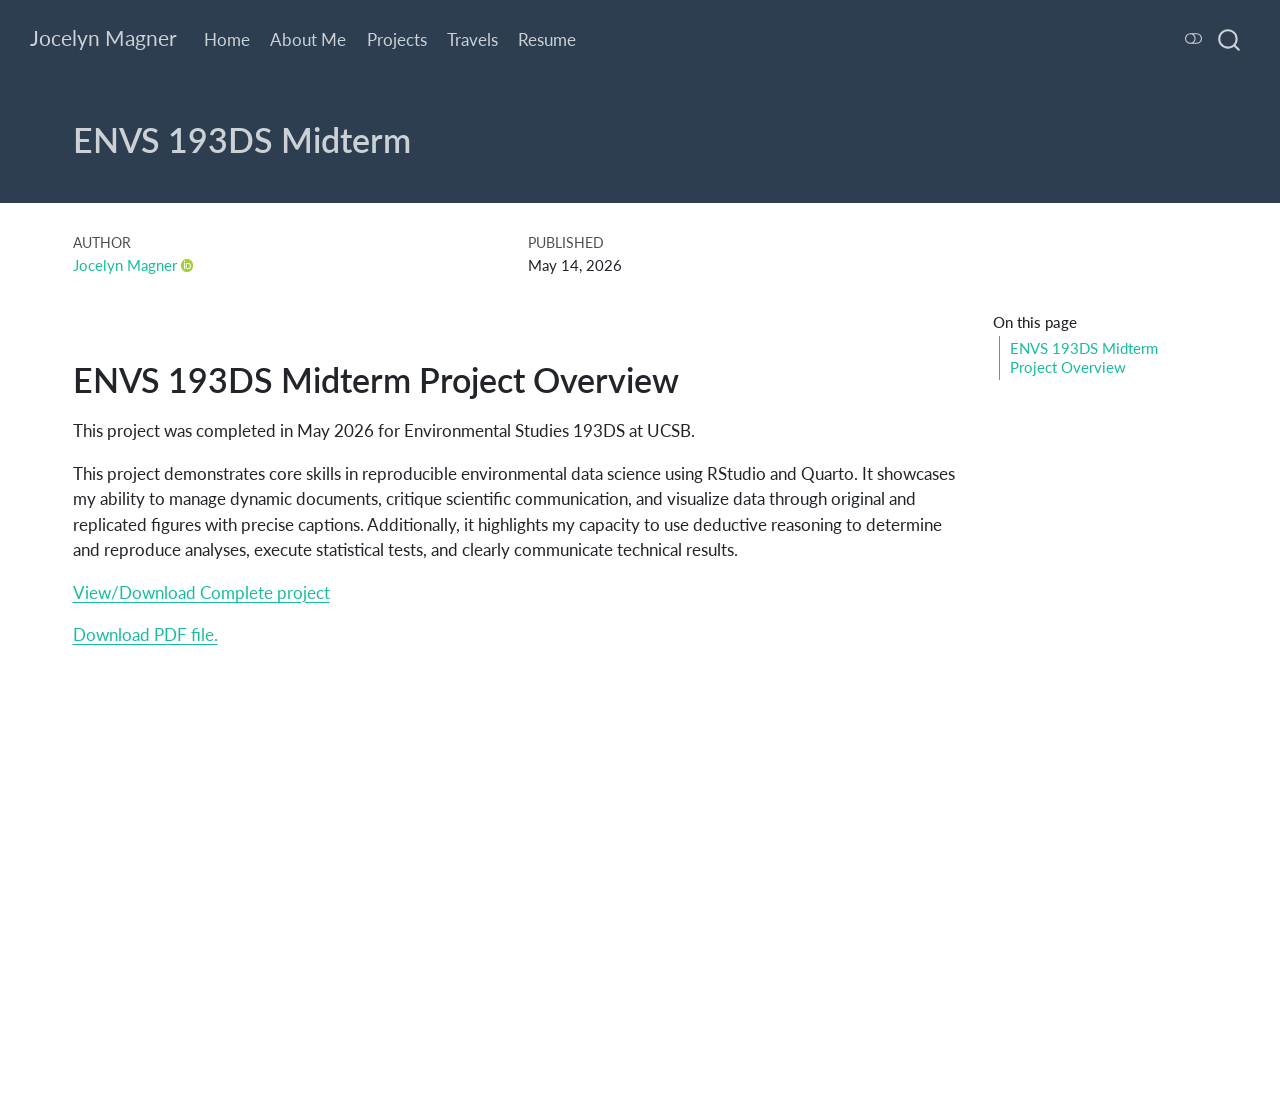
==== commit 19a33eb0: "updated wording" ====
--- a/docs/projectposts/project1/index.html
+++ b/docs/projectposts/project1/index.html
@@ -7,7 +7,7 @@
 <meta name="viewport" content="width=device-width, initial-scale=1.0, user-scalable=yes">
 
 <meta name="author" content="Jocelyn Magner">
-<meta name="dcterms.date" content="2026-05-28">
+<meta name="dcterms.date" content="2026-05-14">
 
 <title>ENVS 193DS Midterm – Jocelyn Magner</title>
 <style>
@@ -309,7 +309,7 @@
       <div>
       <div class="quarto-title-meta-heading">Published</div>
       <div class="quarto-title-meta-contents">
-        <p class="date">May 28, 2026</p>
+        <p class="date">May 14, 2026</p>
       </div>
     </div>
     
@@ -339,8 +339,10 @@
 
 <section id="envs-193ds-midterm-project-overview" class="level1">
 <h1>ENVS 193DS Midterm Project Overview</h1>
+<p>This project was completed in May 2026 for Environmental Studies 193DS at UCSB.</p>
 <p>This project demonstrates core skills in reproducible environmental data science using RStudio and Quarto. It showcases my ability to manage dynamic documents, critique scientific communication, and visualize data through original and replicated figures with precise captions. Additionally, it highlights my capacity to use deductive reasoning to determine and reproduce analyses, execute statistical tests, and clearly communicate technical results.</p>
 <p><a href="midterm-193DS.pdf">View/Download Complete project</a></p>
+<p><object data="midterm-193DS.pdf" type="application/pdf" width="100%" height="800"><a href="midterm-193DS.pdf" download="">Download PDF file.</a></object></p>
 
 
 </section>
--- a/docs/styles.css
+++ b/docs/styles.css
@@ -0,0 +1 @@
+/* css styles */
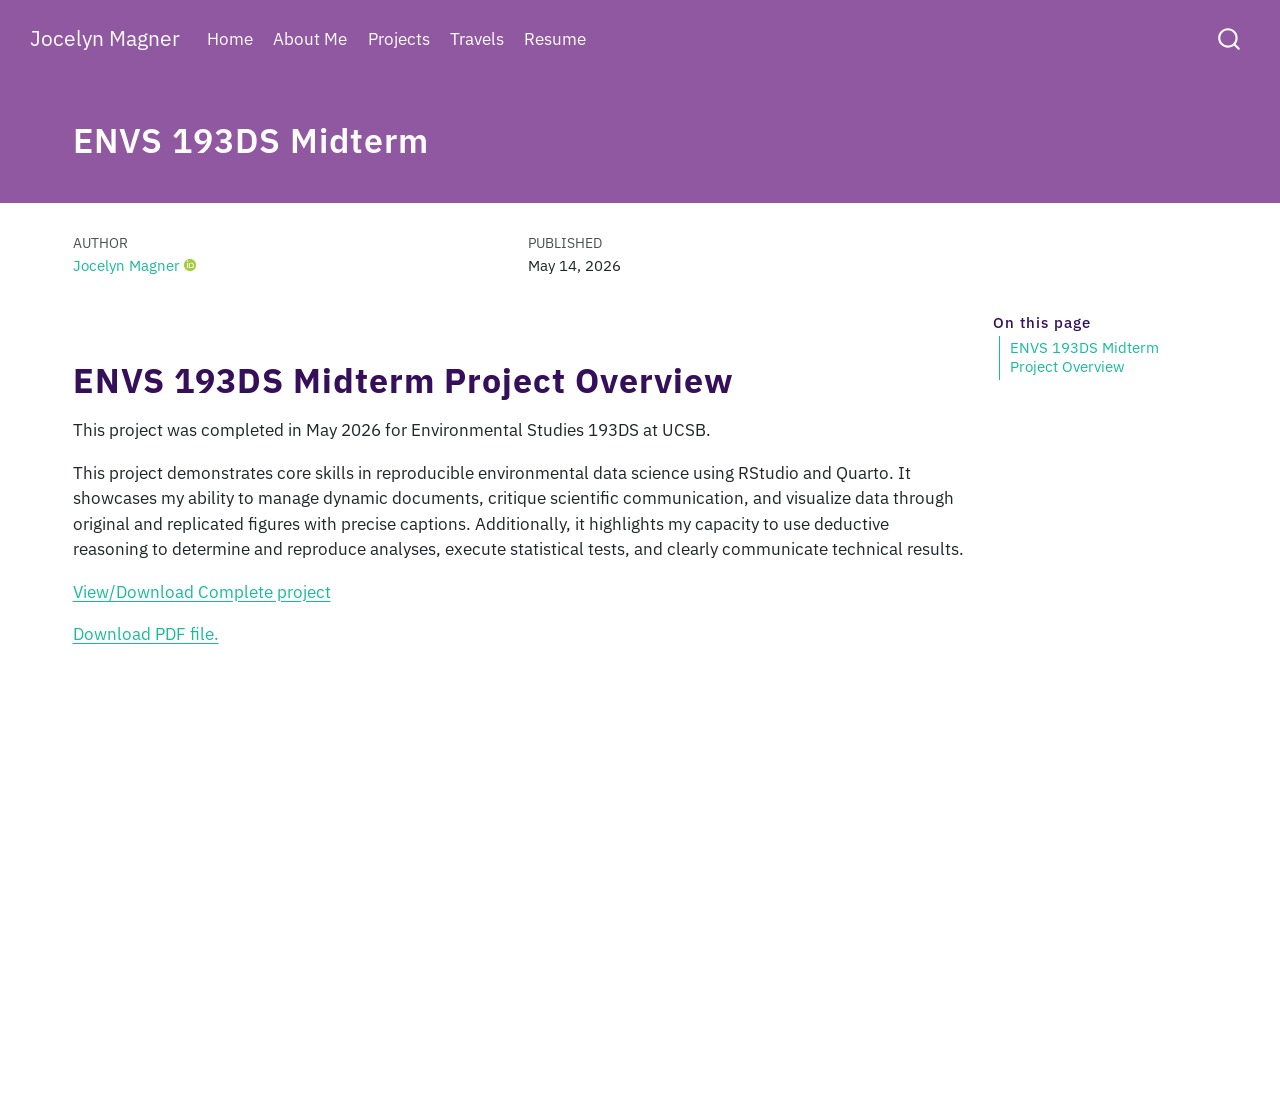
==== commit 9e3b8ffc: "updated projects" ====
--- a/docs/projectposts/project1/index.html
+++ b/docs/projectposts/project1/index.html
@@ -2,7 +2,7 @@
 <html xmlns="http://www.w3.org/1999/xhtml" lang="en" xml:lang="en"><head>
 
 <meta charset="utf-8">
-<meta name="generator" content="quarto-1.9.36">
+<meta name="generator" content="quarto-1.9.37">
 
 <meta name="viewport" content="width=device-width, initial-scale=1.0, user-scalable=yes">
 
@@ -41,14 +41,10 @@
 <script src="../../site_libs/quarto-html/tippy.umd.min.js"></script>
 <script src="../../site_libs/quarto-html/anchor.min.js"></script>
 <link href="../../site_libs/quarto-html/tippy.css" rel="stylesheet">
-<link href="../../site_libs/quarto-html/quarto-syntax-highlighting-845c23b38eaddc0f92fda52bfe77a8c8.css" rel="stylesheet" class="quarto-color-scheme" id="quarto-text-highlighting-styles">
-<link href="../../site_libs/quarto-html/quarto-syntax-highlighting-dark-f418161beb48e0141c760e455f12af2c.css" rel="stylesheet" class="quarto-color-scheme quarto-color-alternate" id="quarto-text-highlighting-styles">
-<link href="../../site_libs/quarto-html/quarto-syntax-highlighting-845c23b38eaddc0f92fda52bfe77a8c8.css" rel="stylesheet" class="quarto-color-scheme-extra" id="quarto-text-highlighting-styles">
+<link href="../../site_libs/quarto-html/quarto-syntax-highlighting-7f8f88aac4f3542376d5c11b86a4c14d.css" rel="stylesheet" id="quarto-text-highlighting-styles">
 <script src="../../site_libs/bootstrap/bootstrap.min.js"></script>
 <link href="../../site_libs/bootstrap/bootstrap-icons.css" rel="stylesheet">
-<link href="../../site_libs/bootstrap/bootstrap-6b423f165eeea3787de40cb4f8e821c3.min.css" rel="stylesheet" append-hash="true" class="quarto-color-scheme" id="quarto-bootstrap" data-mode="light">
-<link href="../../site_libs/bootstrap/bootstrap-dark-b445c28308c204d7a2548b028a3c86cc.min.css" rel="stylesheet" append-hash="true" class="quarto-color-scheme quarto-color-alternate" id="quarto-bootstrap" data-mode="dark">
-<link href="../../site_libs/bootstrap/bootstrap-6b423f165eeea3787de40cb4f8e821c3.min.css" rel="stylesheet" append-hash="true" class="quarto-color-scheme-extra" id="quarto-bootstrap" data-mode="light">
+<link href="../../site_libs/bootstrap/bootstrap-21785907c9841b1e4ab30c3bb355428c.min.css" rel="stylesheet" append-hash="true" id="quarto-bootstrap" data-mode="light">
 <script id="quarto-search-options" type="application/json">{
   "location": "navbar",
   "copy-button": false,
@@ -78,172 +74,9 @@
 }</script>
 
 
-<link rel="stylesheet" href="../../styles.css">
 </head>
 
-<body class="nav-fixed quarto-light"><script id="quarto-html-before-body" type="application/javascript">
-    const toggleBodyColorMode = (bsSheetEl) => {
-      const mode = bsSheetEl.getAttribute("data-mode");
-      const bodyEl = window.document.querySelector("body");
-      if (mode === "dark") {
-        bodyEl.classList.add("quarto-dark");
-        bodyEl.classList.remove("quarto-light");
-      } else {
-        bodyEl.classList.add("quarto-light");
-        bodyEl.classList.remove("quarto-dark");
-      }
-    }
-    const toggleBodyColorPrimary = () => {
-      const bsSheetEl = window.document.querySelector("link#quarto-bootstrap:not([rel=disabled-stylesheet])");
-      if (bsSheetEl) {
-        toggleBodyColorMode(bsSheetEl);
-      }
-    }
-    const setColorSchemeToggle = (alternate) => {
-      const toggles = window.document.querySelectorAll('.quarto-color-scheme-toggle');
-      for (let i=0; i < toggles.length; i++) {
-        const toggle = toggles[i];
-        if (toggle) {
-          if (alternate) {
-            toggle.classList.add("alternate");
-          } else {
-            toggle.classList.remove("alternate");
-          }
-        }
-      }
-    };
-    const toggleColorMode = (alternate) => {
-      // Switch the stylesheets
-      const primaryStylesheets = window.document.querySelectorAll('link.quarto-color-scheme:not(.quarto-color-alternate)');
-      const alternateStylesheets = window.document.querySelectorAll('link.quarto-color-scheme.quarto-color-alternate');
-      manageTransitions('#quarto-margin-sidebar .nav-link', false);
-      if (alternate) {
-        // note: dark is layered on light, we don't disable primary!
-        enableStylesheet(alternateStylesheets);
-        for (const sheetNode of alternateStylesheets) {
-          if (sheetNode.id === "quarto-bootstrap") {
-            toggleBodyColorMode(sheetNode);
-          }
-        }
-      } else {
-        disableStylesheet(alternateStylesheets);
-        enableStylesheet(primaryStylesheets)
-        toggleBodyColorPrimary();
-      }
-      manageTransitions('#quarto-margin-sidebar .nav-link', true);
-      // Switch the toggles
-      setColorSchemeToggle(alternate)
-      // Hack to workaround the fact that safari doesn't
-      // properly recolor the scrollbar when toggling (#1455)
-      if (navigator.userAgent.indexOf('Safari') > 0 && navigator.userAgent.indexOf('Chrome') == -1) {
-        manageTransitions("body", false);
-        window.scrollTo(0, 1);
-        setTimeout(() => {
-          window.scrollTo(0, 0);
-          manageTransitions("body", true);
-        }, 40);
-      }
-    }
-    const disableStylesheet = (stylesheets) => {
-      for (let i=0; i < stylesheets.length; i++) {
-        const stylesheet = stylesheets[i];
-        stylesheet.rel = 'disabled-stylesheet';
-      }
-    }
-    const enableStylesheet = (stylesheets) => {
-      for (let i=0; i < stylesheets.length; i++) {
-        const stylesheet = stylesheets[i];
-        if(stylesheet.rel !== 'stylesheet') { // for Chrome, which will still FOUC without this check
-          stylesheet.rel = 'stylesheet';
-        }
-      }
-    }
-    const manageTransitions = (selector, allowTransitions) => {
-      const els = window.document.querySelectorAll(selector);
-      for (let i=0; i < els.length; i++) {
-        const el = els[i];
-        if (allowTransitions) {
-          el.classList.remove('notransition');
-        } else {
-          el.classList.add('notransition');
-        }
-      }
-    }
-    const isFileUrl = () => {
-      return window.location.protocol === 'file:';
-    }
-    const hasAlternateSentinel = () => {
-      let styleSentinel = getColorSchemeSentinel();
-      if (styleSentinel !== null) {
-        return styleSentinel === "alternate";
-      } else {
-        return false;
-      }
-    }
-    const setStyleSentinel = (alternate) => {
-      const value = alternate ? "alternate" : "default";
-      if (!isFileUrl()) {
-        window.localStorage.setItem("quarto-color-scheme", value);
-      } else {
-        localAlternateSentinel = value;
-      }
-    }
-    const getColorSchemeSentinel = () => {
-      if (!isFileUrl()) {
-        const storageValue = window.localStorage.getItem("quarto-color-scheme");
-        return storageValue != null ? storageValue : localAlternateSentinel;
-      } else {
-        return localAlternateSentinel;
-      }
-    }
-    const toggleGiscusIfUsed = (isAlternate, darkModeDefault) => {
-      const baseTheme = document.querySelector('#giscus-base-theme')?.value ?? 'light';
-      const alternateTheme = document.querySelector('#giscus-alt-theme')?.value ?? 'dark';
-      let newTheme = '';
-      if(authorPrefersDark) {
-        newTheme = isAlternate ? baseTheme : alternateTheme;
-      } else {
-        newTheme = isAlternate ? alternateTheme : baseTheme;
-      }
-      const changeGiscusTheme = () => {
-        // From: https://github.com/giscus/giscus/issues/336
-        const sendMessage = (message) => {
-          const iframe = document.querySelector('iframe.giscus-frame');
-          if (!iframe) return;
-          iframe.contentWindow.postMessage({ giscus: message }, 'https://giscus.app');
-        }
-        sendMessage({
-          setConfig: {
-            theme: newTheme
-          }
-        });
-      }
-      const isGiscussLoaded = window.document.querySelector('iframe.giscus-frame') !== null;
-      if (isGiscussLoaded) {
-        changeGiscusTheme();
-      }
-    };
-    const authorPrefersDark = false;
-    const darkModeDefault = authorPrefersDark;
-      document.querySelector('link#quarto-text-highlighting-styles.quarto-color-scheme-extra').rel = 'disabled-stylesheet';
-      document.querySelector('link#quarto-bootstrap.quarto-color-scheme-extra').rel = 'disabled-stylesheet';
-    let localAlternateSentinel = darkModeDefault ? 'alternate' : 'default';
-    // Dark / light mode switch
-    window.quartoToggleColorScheme = () => {
-      // Read the current dark / light value
-      let toAlternate = !hasAlternateSentinel();
-      toggleColorMode(toAlternate);
-      setStyleSentinel(toAlternate);
-      toggleGiscusIfUsed(toAlternate, darkModeDefault);
-      window.dispatchEvent(new Event('resize'));
-    };
-    // Switch to dark mode if need be
-    if (hasAlternateSentinel()) {
-      toggleColorMode(true);
-    } else {
-      toggleColorMode(false);
-    }
-  </script>
+<body class="nav-fixed quarto-light">
 
 <div id="quarto-search-results"></div>
   <header id="quarto-header" class="headroom fixed-top quarto-banner">
@@ -283,7 +116,6 @@
 </ul>
           </div> <!-- /navcollapse -->
             <div class="quarto-navbar-tools">
-  <a href="" class="quarto-color-scheme-toggle quarto-navigation-tool  px-1" onclick="window.quartoToggleColorScheme(); return false;" title="Toggle dark mode"><i class="bi"></i></a>
 </div>
       </div> <!-- /container-fluid -->
     </nav>
@@ -336,7 +168,6 @@
 
 
 
-
 <section id="envs-193ds-midterm-project-overview" class="level1">
 <h1>ENVS 193DS Midterm Project Overview</h1>
 <p>This project was completed in May 2026 for Environmental Studies 193DS at UCSB.</p>
@@ -350,19 +181,6 @@
 </main> <!-- /main -->
 <script id="quarto-html-after-body" type="application/javascript">
   window.document.addEventListener("DOMContentLoaded", function (event) {
-    // Ensure there is a toggle, if there isn't float one in the top right
-    if (window.document.querySelector('.quarto-color-scheme-toggle') === null) {
-      const a = window.document.createElement('a');
-      a.classList.add('top-right');
-      a.classList.add('quarto-color-scheme-toggle');
-      a.href = "";
-      a.onclick = function() { try { window.quartoToggleColorScheme(); } catch {} return false; };
-      const i = window.document.createElement("i");
-      i.classList.add('bi');
-      a.appendChild(i);
-      window.document.body.appendChild(a);
-    }
-    setColorSchemeToggle(hasAlternateSentinel())
     const icon = "";
     const anchorJS = new window.AnchorJS();
     anchorJS.options = {
--- a/docs/site_libs/quarto-html/quarto-syntax-highlighting-7f8f88aac4f3542376d5c11b86a4c14d.css
+++ b/docs/site_libs/quarto-html/quarto-syntax-highlighting-7f8f88aac4f3542376d5c11b86a4c14d.css
@@ -0,0 +1,236 @@
+/* quarto syntax highlight colors */
+:root {
+  --quarto-hl-ot-color: #003B4F;
+  --quarto-hl-at-color: #657422;
+  --quarto-hl-ss-color: #20794D;
+  --quarto-hl-an-color: #5E5E5E;
+  --quarto-hl-fu-color: #4758AB;
+  --quarto-hl-st-color: #20794D;
+  --quarto-hl-cf-color: #003B4F;
+  --quarto-hl-op-color: #5E5E5E;
+  --quarto-hl-er-color: #AD0000;
+  --quarto-hl-bn-color: #AD0000;
+  --quarto-hl-al-color: #AD0000;
+  --quarto-hl-va-color: #111111;
+  --quarto-hl-bu-color: inherit;
+  --quarto-hl-ex-color: inherit;
+  --quarto-hl-pp-color: #AD0000;
+  --quarto-hl-in-color: #5E5E5E;
+  --quarto-hl-vs-color: #20794D;
+  --quarto-hl-wa-color: #5E5E5E;
+  --quarto-hl-do-color: #5E5E5E;
+  --quarto-hl-im-color: #00769E;
+  --quarto-hl-ch-color: #20794D;
+  --quarto-hl-dt-color: #AD0000;
+  --quarto-hl-fl-color: #AD0000;
+  --quarto-hl-co-color: #5E5E5E;
+  --quarto-hl-cv-color: #5E5E5E;
+  --quarto-hl-cn-color: #8f5902;
+  --quarto-hl-sc-color: #5E5E5E;
+  --quarto-hl-dv-color: #AD0000;
+  --quarto-hl-kw-color: #003B4F;
+}
+
+/* other quarto variables */
+:root {
+  --quarto-font-monospace: SFMono-Regular, Menlo, Monaco, Consolas, "Liberation Mono", "Courier New", monospace;
+}
+
+/* syntax highlight based on Pandoc's rules */
+pre > code.sourceCode > span {
+  color: #003B4F;
+}
+
+code.sourceCode > span {
+  color: #003B4F;
+}
+
+div.sourceCode,
+div.sourceCode pre.sourceCode {
+  color: #003B4F;
+}
+
+/* Normal */
+code span {
+  color: #003B4F;
+}
+
+/* Alert */
+code span.al {
+  color: #AD0000;
+  font-style: inherit;
+}
+
+/* Annotation */
+code span.an {
+  color: #5E5E5E;
+  font-style: inherit;
+}
+
+/* Attribute */
+code span.at {
+  color: #657422;
+  font-style: inherit;
+}
+
+/* BaseN */
+code span.bn {
+  color: #AD0000;
+  font-style: inherit;
+}
+
+/* BuiltIn */
+code span.bu {
+  font-style: inherit;
+}
+
+/* ControlFlow */
+code span.cf {
+  color: #003B4F;
+  font-weight: bold;
+  font-style: inherit;
+}
+
+/* Char */
+code span.ch {
+  color: #20794D;
+  font-style: inherit;
+}
+
+/* Constant */
+code span.cn {
+  color: #8f5902;
+  font-style: inherit;
+}
+
+/* Comment */
+code span.co {
+  color: #5E5E5E;
+  font-style: inherit;
+}
+
+/* CommentVar */
+code span.cv {
+  color: #5E5E5E;
+  font-style: italic;
+}
+
+/* Documentation */
+code span.do {
+  color: #5E5E5E;
+  font-style: italic;
+}
+
+/* DataType */
+code span.dt {
+  color: #AD0000;
+  font-style: inherit;
+}
+
+/* DecVal */
+code span.dv {
+  color: #AD0000;
+  font-style: inherit;
+}
+
+/* Error */
+code span.er {
+  color: #AD0000;
+  font-style: inherit;
+}
+
+/* Extension */
+code span.ex {
+  font-style: inherit;
+}
+
+/* Float */
+code span.fl {
+  color: #AD0000;
+  font-style: inherit;
+}
+
+/* Function */
+code span.fu {
+  color: #4758AB;
+  font-style: inherit;
+}
+
+/* Import */
+code span.im {
+  color: #00769E;
+  font-style: inherit;
+}
+
+/* Information */
+code span.in {
+  color: #5E5E5E;
+  font-style: inherit;
+}
+
+/* Keyword */
+code span.kw {
+  color: #003B4F;
+  font-weight: bold;
+  font-style: inherit;
+}
+
+/* Operator */
+code span.op {
+  color: #5E5E5E;
+  font-style: inherit;
+}
+
+/* Other */
+code span.ot {
+  color: #003B4F;
+  font-style: inherit;
+}
+
+/* Preprocessor */
+code span.pp {
+  color: #AD0000;
+  font-style: inherit;
+}
+
+/* SpecialChar */
+code span.sc {
+  color: #5E5E5E;
+  font-style: inherit;
+}
+
+/* SpecialString */
+code span.ss {
+  color: #20794D;
+  font-style: inherit;
+}
+
+/* String */
+code span.st {
+  color: #20794D;
+  font-style: inherit;
+}
+
+/* Variable */
+code span.va {
+  color: #111111;
+  font-style: inherit;
+}
+
+/* VerbatimString */
+code span.vs {
+  color: #20794D;
+  font-style: inherit;
+}
+
+/* Warning */
+code span.wa {
+  color: #5E5E5E;
+  font-style: italic;
+}
+
+.prevent-inlining {
+  content: "</";
+}
+
+/*# sourceMappingURL=789ad8cd35626ba772517505b42a116e.css.map */
